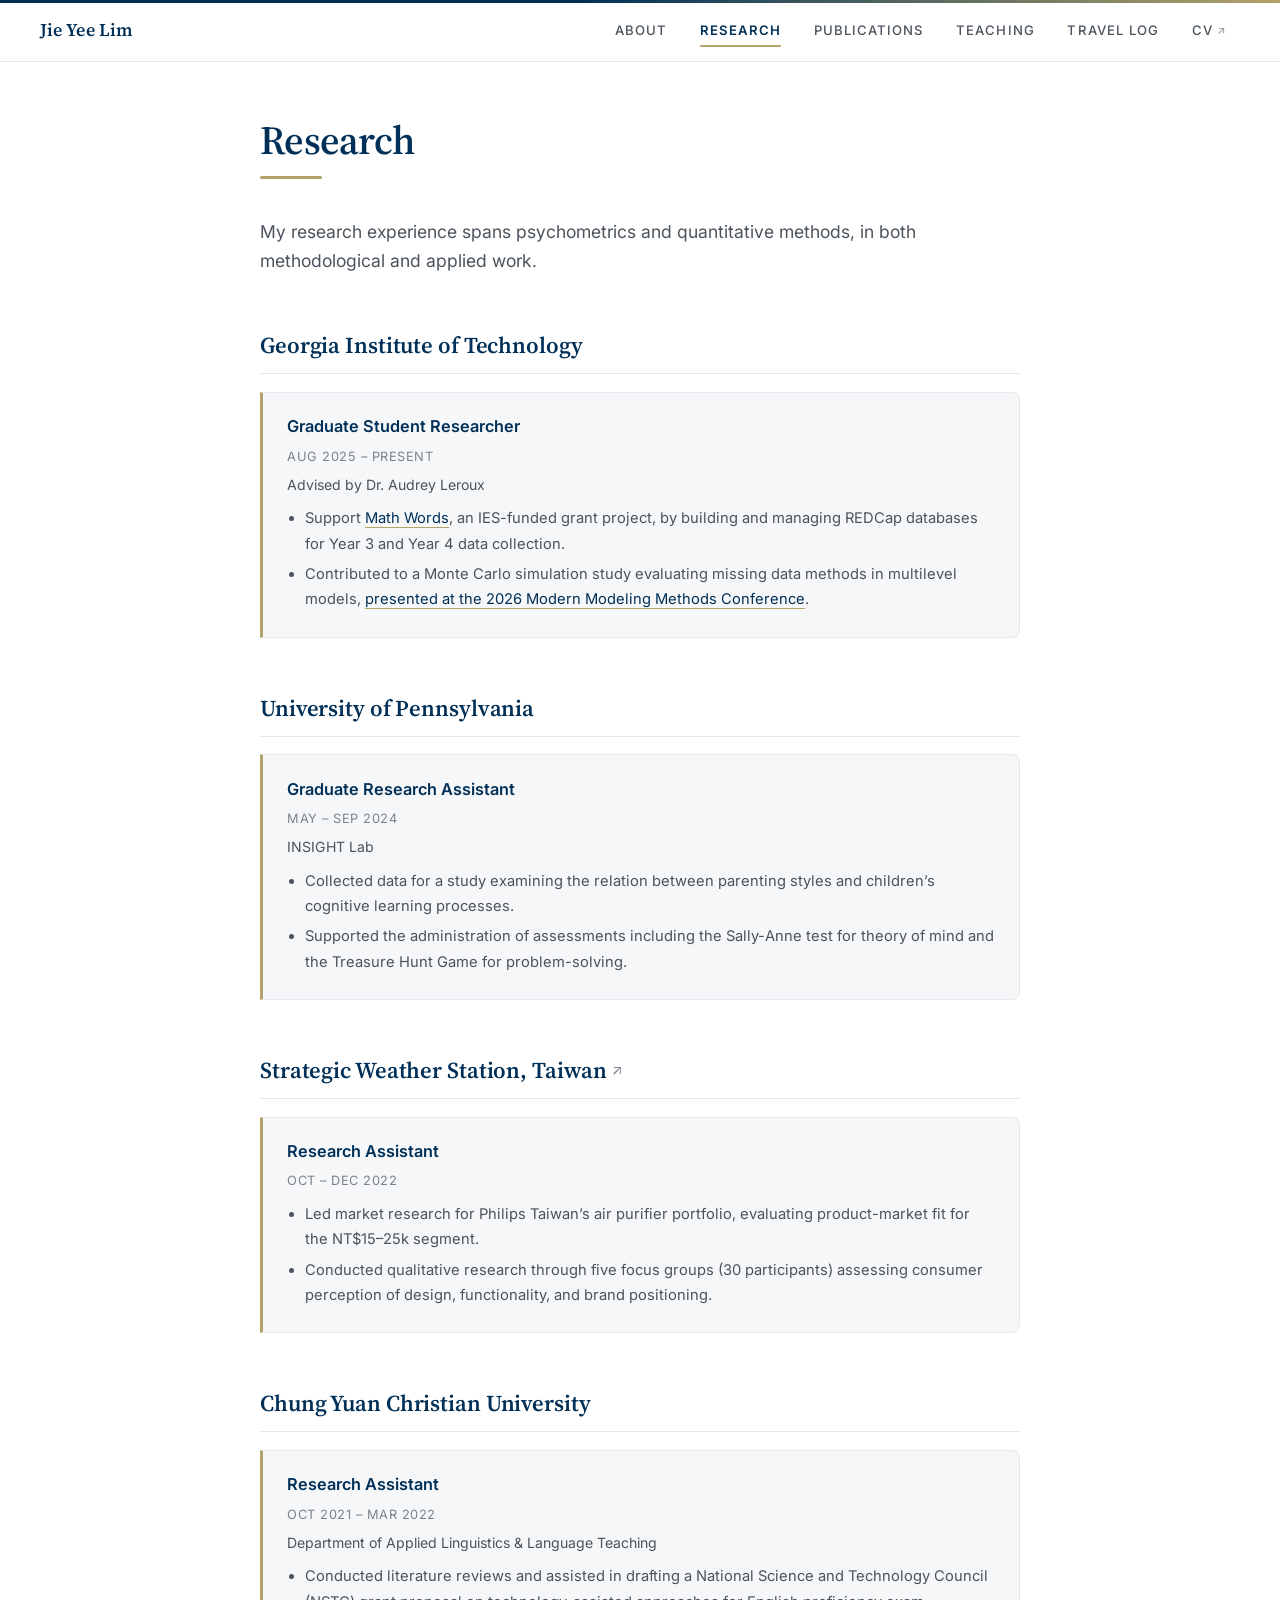
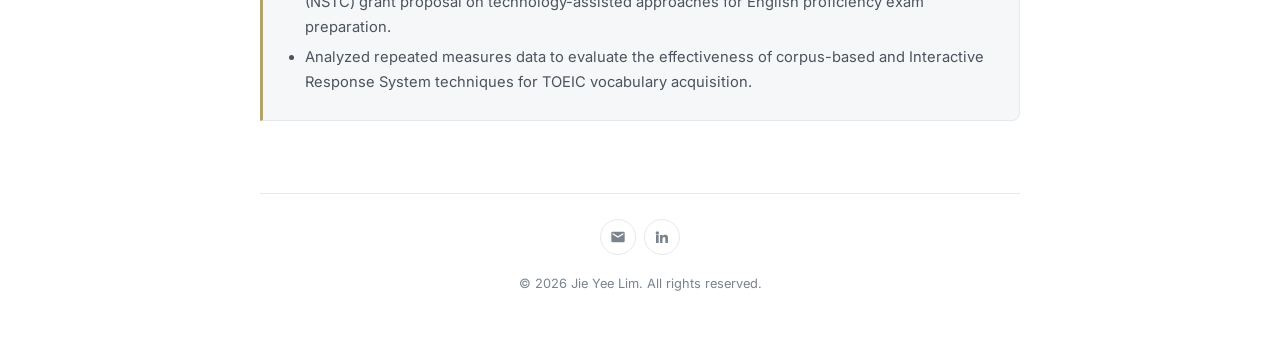
==== research.html @ 265fa1a0 "Personal academic website Static site for Jie Yee Lim, Quantitative Psychology PhD student at Georgi" ====
<!DOCTYPE html>
<html lang="en">
<head>
  <meta charset="UTF-8">
  <meta name="viewport" content="width=device-width, initial-scale=1.0">
  <title>Research | Jie Yee Lim</title>
  <meta name="description" content="Research experience of Jie Yee Lim, covering multilevel modeling, missing data methods, Monte Carlo simulation, and psychometrics at Georgia Tech and the University of Pennsylvania.">
  <link rel="preconnect" href="https://fonts.googleapis.com">
  <link rel="preconnect" href="https://fonts.gstatic.com" crossorigin>
  <link href="https://fonts.googleapis.com/css2?family=Inter:wght@400;500;600&family=Source+Serif+4:opsz,wght@8..60,400;8..60,600&display=swap" rel="stylesheet">
  <link rel="stylesheet" href="css/style.css">
</head>
<body>

  <a class="skip-link" href="#main">Skip to content</a>

  <header class="topbar">
    <a href="index.html" class="brand">Jie Yee Lim</a>
    <button class="nav-toggle" aria-label="Toggle navigation" aria-expanded="false" aria-controls="topnav">
      <svg viewBox="0 0 24 24" aria-hidden="true"><path d="M3 6h18v2H3zM3 11h18v2H3zM3 16h18v2H3z"/></svg>
    </button>
    <nav class="topnav" id="topnav">
      <a href="index.html">About</a>
      <a href="research.html" class="active">Research</a>
      <a href="publications.html">Publications</a>
      <a href="teaching.html">Teaching</a>
      <a href="travel-log.html">Travel Log</a>
      <a href="assets/cv/Curriculum%20Vitae_Jie%20Yee%20Lim_August%202026.pdf" target="_blank" rel="noopener">CV <span class="ext">&#8599;</span></a>
    </nav>
  </header>

  <main class="main" id="main">
    <div class="wrap">
      <h1>Research</h1>

      <p class="lead">
        My research experience spans psychometrics and quantitative methods, in both
        methodological and applied work.
      </p>

      <h2>Georgia Institute of Technology</h2>

      <div class="entry">
        <h3>Graduate Student Researcher</h3>
        <div class="meta">Aug 2025 &ndash; Present</div>
        <div class="program">Advised by Dr. Audrey Leroux</div>
        <ul>
          <li>Support <a href="https://ies.ed.gov/use-work/awards/math-words-vocabulary-support-students-experiencing-difficulty-mathematics" target="_blank" rel="noopener">Math Words</a>, an IES-funded grant project, by building and managing REDCap databases for Year 3 and Year 4 data collection.</li>
          <li>Contributed to a Monte Carlo simulation study evaluating missing data methods in multilevel models, <a href="publications.html">presented at the 2026 Modern Modeling Methods Conference</a>.</li>
        </ul>
      </div>

      <h2>University of Pennsylvania</h2>

      <div class="entry">
        <h3>Graduate Research Assistant</h3>
        <div class="meta">May &ndash; Sep 2024</div>
        <div class="program">INSIGHT Lab</div>
        <ul>
          <li>Collected data for a study examining the relation between parenting styles and children&rsquo;s cognitive learning processes.</li>
          <li>Supported the administration of assessments including the Sally-Anne test for theory of mind and the Treasure Hunt Game for problem-solving.</li>
        </ul>
      </div>

      <h2><a href="https://strategicweatherstation.com/" target="_blank" rel="noopener">Strategic Weather Station, Taiwan <span class="ext">&#8599;</span></a></h2>

      <div class="entry">
        <h3>Research Assistant</h3>
        <div class="meta">Oct &ndash; Dec 2022</div>
        <ul>
          <li>Led market research for Philips Taiwan&rsquo;s air purifier portfolio, evaluating product-market fit for the NT$15&ndash;25k segment.</li>
          <li>Conducted qualitative research through five focus groups (30 participants) assessing consumer perception of design, functionality, and brand positioning.</li>
        </ul>
      </div>

      <h2>Chung Yuan Christian University</h2>

      <div class="entry">
        <h3>Research Assistant</h3>
        <div class="meta">Oct 2021 &ndash; Mar 2022</div>
        <div class="program">Department of Applied Linguistics &amp; Language Teaching</div>
        <ul>
          <li>Conducted literature reviews and assisted in drafting a National Science and Technology Council (NSTC) grant proposal on technology-assisted approaches for English proficiency exam preparation.</li>
          <li>Analyzed repeated measures data to evaluate the effectiveness of corpus-based and Interactive Response System techniques for TOEIC vocabulary acquisition.</li>
        </ul>
      </div>

      <footer class="footer">
        <div class="footer-social">
          <a href="mailto:jieyee@gatech.edu" title="Email" aria-label="Email">
            <svg viewBox="0 0 24 24" aria-hidden="true"><path d="M20 4H4a2 2 0 0 0-2 2v12a2 2 0 0 0 2 2h16a2 2 0 0 0 2-2V6a2 2 0 0 0-2-2zm0 4.24-8 4.75-8-4.75V6l8 4.75L20 6z"/></svg>
          </a>
          <a href="https://linkedin.com/in/jieyeelim" target="_blank" rel="noopener" title="LinkedIn" aria-label="LinkedIn">
            <svg viewBox="0 0 24 24" aria-hidden="true"><path d="M4.98 3.5a2.5 2.5 0 1 1 0 5 2.5 2.5 0 0 1 0-5zM3 9h4v12H3zM9 9h3.8v1.65h.05c.53-.95 1.83-1.95 3.76-1.95C20.6 8.7 21 11.2 21 14.4V21h-4v-5.85c0-1.4-.03-3.2-2-3.2-2 0-2.3 1.53-2.3 3.1V21H9z"/></svg>
          </a>
        </div>
        &copy; 2026 Jie Yee Lim. All rights reserved.
      </footer>
    </div>
  </main>

  <script src="js/main.js"></script>
</body>
</html>
---- css/style.css ----
/* ============================================================
   Jie Yee Lim — Personal Site
   Top-nav layout · Georgia Tech navy (#003057) + gold (#b3a369)
   ============================================================ */

/* ---------- Reset ---------- */
*,
*::before,
*::after {
  margin: 0;
  padding: 0;
  box-sizing: border-box;
}

/* ---------- Design tokens ---------- */
:root {
  /* Brand */
  --navy: #003057;
  --navy-deep: #001f3a;
  --gold: #b3a369;
  --gold-soft: #cdc199;

  /* Text */
  --ink: #1b1f24;
  --ink-soft: #4b535c;
  --ink-mute: #7b838c;

  /* Surfaces */
  --bg: #ffffff;
  --bg-tint: #f6f7f9;
  --line: #e5e8ec;

  /* Layout */
  --measure: 760px;
  --topbar-h: 62px;

  /* Type */
  --serif: 'Source Serif 4', 'Iowan Old Style', Georgia, 'Times New Roman', serif;
  --sans: 'Inter', -apple-system, BlinkMacSystemFont, 'Segoe UI', Roboto, Helvetica, Arial, sans-serif;

  --ease: cubic-bezier(0.4, 0, 0.2, 1);
}

/* ---------- Base ---------- */
html {
  font-size: 16px;
  scroll-behavior: smooth;
  -webkit-text-size-adjust: 100%;
}

body {
  font-family: var(--sans);
  color: var(--ink);
  background: var(--bg);
  line-height: 1.72;
  -webkit-font-smoothing: antialiased;
  -moz-osx-font-smoothing: grayscale;
}

img {
  max-width: 100%;
  height: auto;
  display: block;
}

a {
  color: var(--navy);
  text-decoration: none;
  transition: color 0.18s var(--ease);
}

/* Body-copy links: gold underline that thickens on hover */
.wrap p a,
.wrap li a {
  background-image: linear-gradient(var(--gold), var(--gold));
  background-size: 100% 1px;
  background-position: 0 100%;
  background-repeat: no-repeat;
  padding-bottom: 1px;
  transition: background-size 0.22s var(--ease), color 0.18s var(--ease);
}

.wrap p a:hover,
.wrap li a:hover {
  color: var(--navy-deep);
  background-size: 100% 2px;
}

::selection {
  background: var(--gold-soft);
  color: var(--navy-deep);
}

:focus-visible {
  outline: 2px solid var(--gold);
  outline-offset: 3px;
  border-radius: 2px;
}

.skip-link {
  position: absolute;
  left: -9999px;
  top: 0;
  z-index: 300;
  background: var(--navy);
  color: #fff;
  padding: 0.7rem 1.2rem;
  border-radius: 0 0 6px 0;
  font-size: 0.9rem;
}

.skip-link:focus {
  left: 0;
  color: #fff;
}

/* ============================================================
   Top bar
   ============================================================ */
.topbar {
  position: sticky;
  top: 0;
  z-index: 100;
  display: flex;
  align-items: center;
  justify-content: space-between;
  gap: 1.5rem;
  min-height: var(--topbar-h);
  padding: 0 2.5rem;
  background: rgba(255, 255, 255, 0.88);
  backdrop-filter: saturate(180%) blur(12px);
  -webkit-backdrop-filter: saturate(180%) blur(12px);
  border-bottom: 1px solid var(--line);
}

/* Thin navy→gold accent strip along the very top of the page */
.topbar::before {
  content: '';
  position: absolute;
  top: 0;
  left: 0;
  right: 0;
  height: 3px;
  background: linear-gradient(90deg, var(--navy) 0%, var(--navy) 45%, var(--gold) 100%);
}

/* --- Wordmark: sits at the top-left --- */
.brand {
  font-family: var(--serif);
  font-size: 1.12rem;
  font-weight: 600;
  letter-spacing: 0.005em;
  color: var(--navy);
  white-space: nowrap;
  flex-shrink: 0;
  transition: color 0.2s var(--ease);
}

.brand:hover {
  color: var(--gold);
}

/* --- Nav: sits at the top-right --- */
.topnav {
  display: flex;
  align-items: center;
  gap: 0.35rem;
  flex-wrap: wrap;
  justify-content: flex-end;
}

.topnav a {
  position: relative;
  display: inline-flex;
  align-items: center;
  gap: 0.28rem;
  padding: 0.45rem 0.85rem;
  border-radius: 5px;
  font-size: 0.82rem;
  font-weight: 500;
  letter-spacing: 0.08em;
  text-transform: uppercase;
  color: var(--ink-soft);
  transition: color 0.2s var(--ease), background 0.2s var(--ease);
}

/* Gold underline that grows from the centre */
.topnav a::after {
  content: '';
  position: absolute;
  left: 0.85rem;
  right: 0.85rem;
  bottom: 0.15rem;
  height: 2px;
  border-radius: 2px;
  background: var(--gold);
  transform: scaleX(0);
  transition: transform 0.24s var(--ease);
}

.topnav a:hover {
  color: var(--navy);
  background: var(--bg-tint);
}

.topnav a:hover::after {
  transform: scaleX(1);
}

.topnav a.active {
  color: var(--navy);
  font-weight: 600;
}

.topnav a.active::after {
  transform: scaleX(1);
}

/* Outbound arrow on the CV link */
.topnav a .ext {
  font-size: 0.68rem;
  opacity: 0.55;
}

/* --- Hamburger (narrow screens only) --- */
.nav-toggle {
  display: none;
  place-items: center;
  width: 40px;
  height: 40px;
  flex-shrink: 0;
  border: 1px solid var(--line);
  border-radius: 8px;
  background: #fff;
  color: var(--navy);
  cursor: pointer;
  transition: border-color 0.2s var(--ease), background 0.2s var(--ease);
}

.nav-toggle:hover {
  border-color: var(--gold);
  background: var(--bg-tint);
}

.nav-toggle svg {
  width: 18px;
  height: 18px;
  fill: currentColor;
}

/* ============================================================
   Main content
   ============================================================ */
.main {
  padding: 3.5rem 2.5rem 3rem;
  min-height: calc(100vh - var(--topbar-h));
}

.wrap {
  max-width: var(--measure);
  margin: 0 auto;
}

/* --- Intro / hero (About page) --- */
.intro {
  display: grid;
  grid-template-columns: 172px 1fr;
  gap: 2.4rem;
  align-items: center;
  margin-bottom: 3rem;
}

.intro-photo {
  width: 172px;
  height: 172px;
  border-radius: 50%;
  object-fit: cover;
  background: var(--bg-tint);
  outline: 1.5px solid var(--gold);
  outline-offset: 7px;
  box-shadow: 0 8px 28px rgba(0, 48, 87, 0.16);
}

.intro h1 {
  padding-bottom: 0;
  margin-bottom: 0.45rem;
}

/* The hero heading uses the photo as its anchor, not a rule */
.intro h1::after {
  content: none;
}

.intro-role {
  font-size: 0.95rem;
  line-height: 1.55;
  color: var(--ink-mute);
  margin-bottom: 0.9rem;
}

.intro-meta {
  display: flex;
  flex-wrap: wrap;
  gap: 0.5rem 1.2rem;
  font-size: 0.88rem;
}

/* --- Headings --- */
.main h1 {
  font-family: var(--serif);
  font-size: 2.5rem;
  font-weight: 600;
  line-height: 1.12;
  letter-spacing: -0.018em;
  color: var(--navy);
  margin-bottom: 2.4rem;
  position: relative;
  padding-bottom: 1rem;
}

.main h1::after {
  content: '';
  position: absolute;
  left: 0;
  bottom: 0;
  width: 62px;
  height: 3px;
  background: var(--gold);
  border-radius: 2px;
}

.main h2 {
  font-family: var(--serif);
  font-size: 1.42rem;
  font-weight: 600;
  letter-spacing: -0.005em;
  color: var(--navy);
  margin-top: 3.2rem;
  margin-bottom: 1.1rem;
  padding-bottom: 0.5rem;
  border-bottom: 1px solid var(--line);
}

/* Section headings that link out (e.g. an employer's site) keep the heading
   colour rather than the default link colour, and shift to gold on hover. */
.main h2 a {
  color: inherit;
}

.main h2 a:hover {
  color: var(--gold);
}

.main h2 .ext {
  font-size: 0.68em;
  color: var(--ink-mute);
  vertical-align: 0.2em;
}

.main h3 {
  font-family: var(--sans);
  font-size: 1.02rem;
  font-weight: 600;
  color: var(--ink);
  margin-bottom: 0.35rem;
}

.main p {
  margin-bottom: 1.15rem;
  color: var(--ink-soft);
}

.main p:last-child {
  margin-bottom: 0;
}

/* Lead paragraph */
.lead {
  font-size: 1.1rem;
  line-height: 1.65;
  color: var(--ink);
}

/* --- Research interest tags --- */
.research-interests {
  display: flex;
  flex-wrap: wrap;
  gap: 0.5rem;
}

.research-interests .tag {
  background: var(--bg-tint);
  border: 1px solid var(--line);
  padding: 0.34rem 0.9rem;
  border-radius: 100px;
  font-size: 0.85rem;
  color: var(--ink-soft);
  transition: border-color 0.2s var(--ease), color 0.2s var(--ease),
    background 0.2s var(--ease);
}

.research-interests .tag:hover {
  border-color: var(--gold);
  background: #fff;
  color: var(--navy);
}

/* --- Publications --- */
.pub-list {
  list-style: none;
}

.pub-list li {
  position: relative;
  padding: 1.1rem 0 1.1rem 1.3rem;
  border-bottom: 1px solid var(--line);
  font-size: 0.94rem;
  line-height: 1.68;
  color: var(--ink-soft);
}

.pub-list li::before {
  content: '';
  position: absolute;
  left: 0;
  top: 1.75rem;
  width: 6px;
  height: 6px;
  border-radius: 50%;
  background: var(--gold);
}

.pub-list li:last-child {
  border-bottom: none;
}

.pub-list strong {
  color: var(--ink);
  font-weight: 600;
}

.pub-list .pub-title {
  font-style: italic;
}

.pub-list .pub-venue {
  color: var(--ink-mute);
}

.pub-list a {
  font-size: 0.82rem;
  font-weight: 500;
  white-space: nowrap;
}

/* ============================================================
   Entry cards — shared by the Research and Teaching pages
   ============================================================ */
.entry {
  margin-bottom: 1rem;
  padding: 1.2rem 1.5rem;
  background: var(--bg-tint);
  border: 1px solid var(--line);
  border-left: 3px solid var(--gold);
  border-radius: 0 8px 8px 0;
  transition: transform 0.2s var(--ease), box-shadow 0.2s var(--ease),
    background 0.2s var(--ease);
}

.entry:hover {
  background: #fff;
  transform: translateX(3px);
  box-shadow: 0 3px 16px rgba(0, 48, 87, 0.08);
}

.entry h3 {
  color: var(--navy);
  margin-top: 0;
}

.entry .meta {
  font-size: 0.8rem;
  letter-spacing: 0.04em;
  text-transform: uppercase;
  color: var(--ink-mute);
  margin-bottom: 0;
}

/* Programme an entry belongs to, when the course title alone is ambiguous.
   Sentence case on purpose — uppercase wraps to three ugly lines on phones. */
.entry .program {
  margin-top: 0.3rem;
  font-size: 0.88rem;
  color: var(--ink-soft);
}

.entry p {
  margin-top: 0.7rem;
  margin-bottom: 0;
  font-size: 0.92rem;
}

.entry ul {
  margin-left: 1.1rem;
  margin-top: 0.6rem;
}

.entry li {
  margin-bottom: 0.3rem;
  font-size: 0.92rem;
  color: var(--ink-soft);
}

/* ============================================================
   Beyond Research / travel page
   ============================================================ */
.misc-section {
  margin-bottom: 1rem;
}

.misc-section ul {
  margin-left: 1.1rem;
  color: var(--ink-soft);
}

.misc-section li {
  margin-bottom: 0.45rem;
  padding-left: 0.3rem;
}

.misc-section li::marker {
  color: var(--gold);
}

/* --- Travel stat strip --- */
.travel-stats {
  display: flex;
  flex-wrap: wrap;
  gap: 0.9rem;
  margin: 1.8rem 0 2.6rem;
}

.travel-stats .stat {
  flex: 1 1 150px;
  padding: 1.15rem 1rem;
  background: var(--bg-tint);
  border: 1px solid var(--line);
  border-top: 2px solid var(--gold);
  border-radius: 0 0 10px 10px;
  text-align: center;
}

.travel-stats .num {
  display: block;
  font-family: var(--serif);
  font-size: 1.95rem;
  font-weight: 600;
  line-height: 1.05;
  color: var(--navy);
}

.travel-stats .lbl {
  display: block;
  margin-top: 0.3rem;
  font-size: 0.74rem;
  letter-spacing: 0.06em;
  text-transform: uppercase;
  color: var(--ink-mute);
}

.photo-grid {
  display: grid;
  grid-template-columns: repeat(auto-fill, minmax(230px, 1fr));
  gap: 1.1rem;
  margin-top: 1.2rem;
  /* Cards size to their own photo instead of stretching to the tallest in the
     row, so portrait shots stay portrait. Rows end up ragged; that is the
     trade for not cropping. */
  align-items: start;
}

.photo-card {
  border-radius: 10px;
  overflow: hidden;
  border: 1px solid var(--line);
  background: #fff;
  transition: transform 0.25s var(--ease), box-shadow 0.25s var(--ease);
}

.photo-card:hover {
  transform: translateY(-4px);
  box-shadow: 0 10px 28px rgba(0, 48, 87, 0.14);
}

/* Natural aspect ratio — no fixed height, no cropping. */
.photo-card img {
  width: 100%;
  height: auto;
}

/* Caption: "City, Country" over the date. Stacked rather than side by side —
   "Luxembourg City, Luxembourg" plus a date will not fit one 240px line. */
.photo-card .caption {
  display: flex;
  flex-direction: column;
  gap: 0.1rem;
  padding: 0.7rem 0.9rem;
  border-top: 1px solid var(--line);
}

.photo-card .place {
  font-size: 0.85rem;
  font-weight: 600;
  line-height: 1.35;
  color: var(--ink);
}

.photo-card .date {
  font-size: 0.73rem;
  letter-spacing: 0.04em;
  text-transform: uppercase;
  color: var(--ink-mute);
}

.photo-empty {
  grid-column: 1 / -1;
  padding: 2.6rem 1.5rem;
  text-align: center;
  border: 1px dashed var(--line);
  border-radius: 10px;
  background: var(--bg-tint);
  color: var(--ink-mute);
  font-size: 0.92rem;
}

.photo-empty code {
  font-size: 0.85em;
  background: #fff;
  border: 1px solid var(--line);
  border-radius: 4px;
  padding: 0.1rem 0.4rem;
}

/* ============================================================
   Contact
   ============================================================ */
.contact-list {
  list-style: none;
}

.contact-list li {
  display: flex;
  gap: 0.7rem;
  align-items: baseline;
  padding: 0.4rem 0;
  font-size: 0.95rem;
  color: var(--ink-soft);
}

.contact-list .label {
  min-width: 84px;
  font-size: 0.78rem;
  letter-spacing: 0.05em;
  text-transform: uppercase;
  color: var(--ink-mute);
  flex-shrink: 0;
}

/* ============================================================
   CV button
   ============================================================ */
.cv-button {
  display: inline-block;
  background: var(--navy);
  color: #fff;
  padding: 0.65rem 1.6rem;
  border-radius: 6px;
  font-size: 0.9rem;
  letter-spacing: 0.02em;
  transition: background 0.2s var(--ease), transform 0.2s var(--ease);
}

.cv-button:hover {
  background: var(--navy-deep);
  color: #fff;
  transform: translateY(-2px);
}

/* ============================================================
   Footer
   ============================================================ */
.footer {
  margin-top: 4.5rem;
  padding-top: 1.6rem;
  border-top: 1px solid var(--line);
  font-size: 0.8rem;
  color: var(--ink-mute);
  text-align: center;
}

/* Social icons live here now that the top bar is nav-only */
.footer-social {
  display: flex;
  justify-content: center;
  gap: 0.5rem;
  margin-bottom: 1.1rem;
}

.footer-social a {
  display: grid;
  place-items: center;
  width: 36px;
  height: 36px;
  border-radius: 50%;
  border: 1px solid var(--line);
  color: var(--ink-mute);
  transition: color 0.2s var(--ease), border-color 0.2s var(--ease),
    background 0.2s var(--ease), transform 0.2s var(--ease);
}

.footer-social a:hover {
  color: var(--navy-deep);
  background: var(--gold);
  border-color: var(--gold);
  transform: translateY(-2px);
}

.footer-social svg {
  width: 16px;
  height: 16px;
  fill: currentColor;
}

/* ============================================================
   Responsive
   ============================================================ */
@media (max-width: 900px) {
  .topbar {
    padding: 0 1.5rem;
  }

  .main {
    padding: 3rem 1.5rem 2.5rem;
  }

  /* Five nav items, two with long labels — tighten before they collide */
  .brand {
    font-size: 1rem;
  }

  .topnav {
    gap: 0.1rem;
  }

  .topnav a {
    padding: 0.4rem 0.5rem;
    font-size: 0.74rem;
    letter-spacing: 0.04em;
  }
}

/* Stack the hero before the text column gets squeezed */
@media (max-width: 720px) {
  .intro {
    grid-template-columns: 1fr;
    gap: 1.4rem;
    text-align: center;
    margin-bottom: 2.5rem;
  }

  .intro-photo {
    margin: 0 auto;
    width: 148px;
    height: 148px;
  }

  .intro-meta {
    justify-content: center;
  }
}

/* Below this width the six nav items cannot share a row with the wordmark,
   so the nav collapses into a dropdown panel under the bar. Measured minimum for
   the current labels is ~637px; 660 leaves a safety margin. Nav label length is
   what drives this — re-measure after any rename.
   Keep in sync with BREAKPOINT in js/main.js. */
@media (max-width: 660px) {
  .nav-toggle {
    display: grid;
  }

  .topnav {
    display: none;
    position: absolute;
    top: 100%;
    left: 0;
    right: 0;
    flex-direction: column;
    align-items: stretch;
    gap: 0;
    padding: 0.5rem 1.1rem 0.9rem;
    background: #fff;
    border-bottom: 1px solid var(--line);
    box-shadow: 0 14px 28px rgba(0, 48, 87, 0.12);
  }

  .topnav.open {
    display: flex;
  }

  .topnav a {
    padding: 0.75rem 0.7rem;
    font-size: 0.8rem;
    border-radius: 6px;
  }

  /* The sliding underline doesn't read well on stacked links */
  .topnav a::after {
    content: none;
  }

  .topnav a.active {
    background: var(--bg-tint);
    border-left: 3px solid var(--gold);
  }

  .topnav a .ext {
    margin-left: auto;
  }
}

@media (max-width: 560px) {
  .topbar {
    padding: 0 1.1rem;
    gap: 0.5rem;
  }

  .main {
    padding: 2.5rem 1.2rem 2.5rem;
  }

  .main h1 {
    font-size: 1.95rem;
    margin-bottom: 1.8rem;
  }

  .main h2 {
    font-size: 1.25rem;
    margin-top: 2.5rem;
  }

  .lead {
    font-size: 1.02rem;
  }

  .contact-list li {
    flex-direction: column;
    gap: 0.1rem;
    padding: 0.5rem 0;
  }
}

/* Smallest phones still in use (iPhone SE, 320px) */
@media (max-width: 360px) {
  .topbar {
    padding: 0 0.85rem;
  }

  .topnav {
    padding-left: 0.85rem;
    padding-right: 0.85rem;
  }
}

/* ============================================================
   Accessibility & print
   ============================================================ */
@media (prefers-reduced-motion: reduce) {
  html {
    scroll-behavior: auto;
  }

  *,
  *::before,
  *::after {
    animation-duration: 0.01ms !important;
    transition-duration: 0.01ms !important;
  }
}

@media print {
  .topbar {
    display: none !important;
  }

  .main {
    padding: 0;
  }

  body {
    color: #000;
  }
}
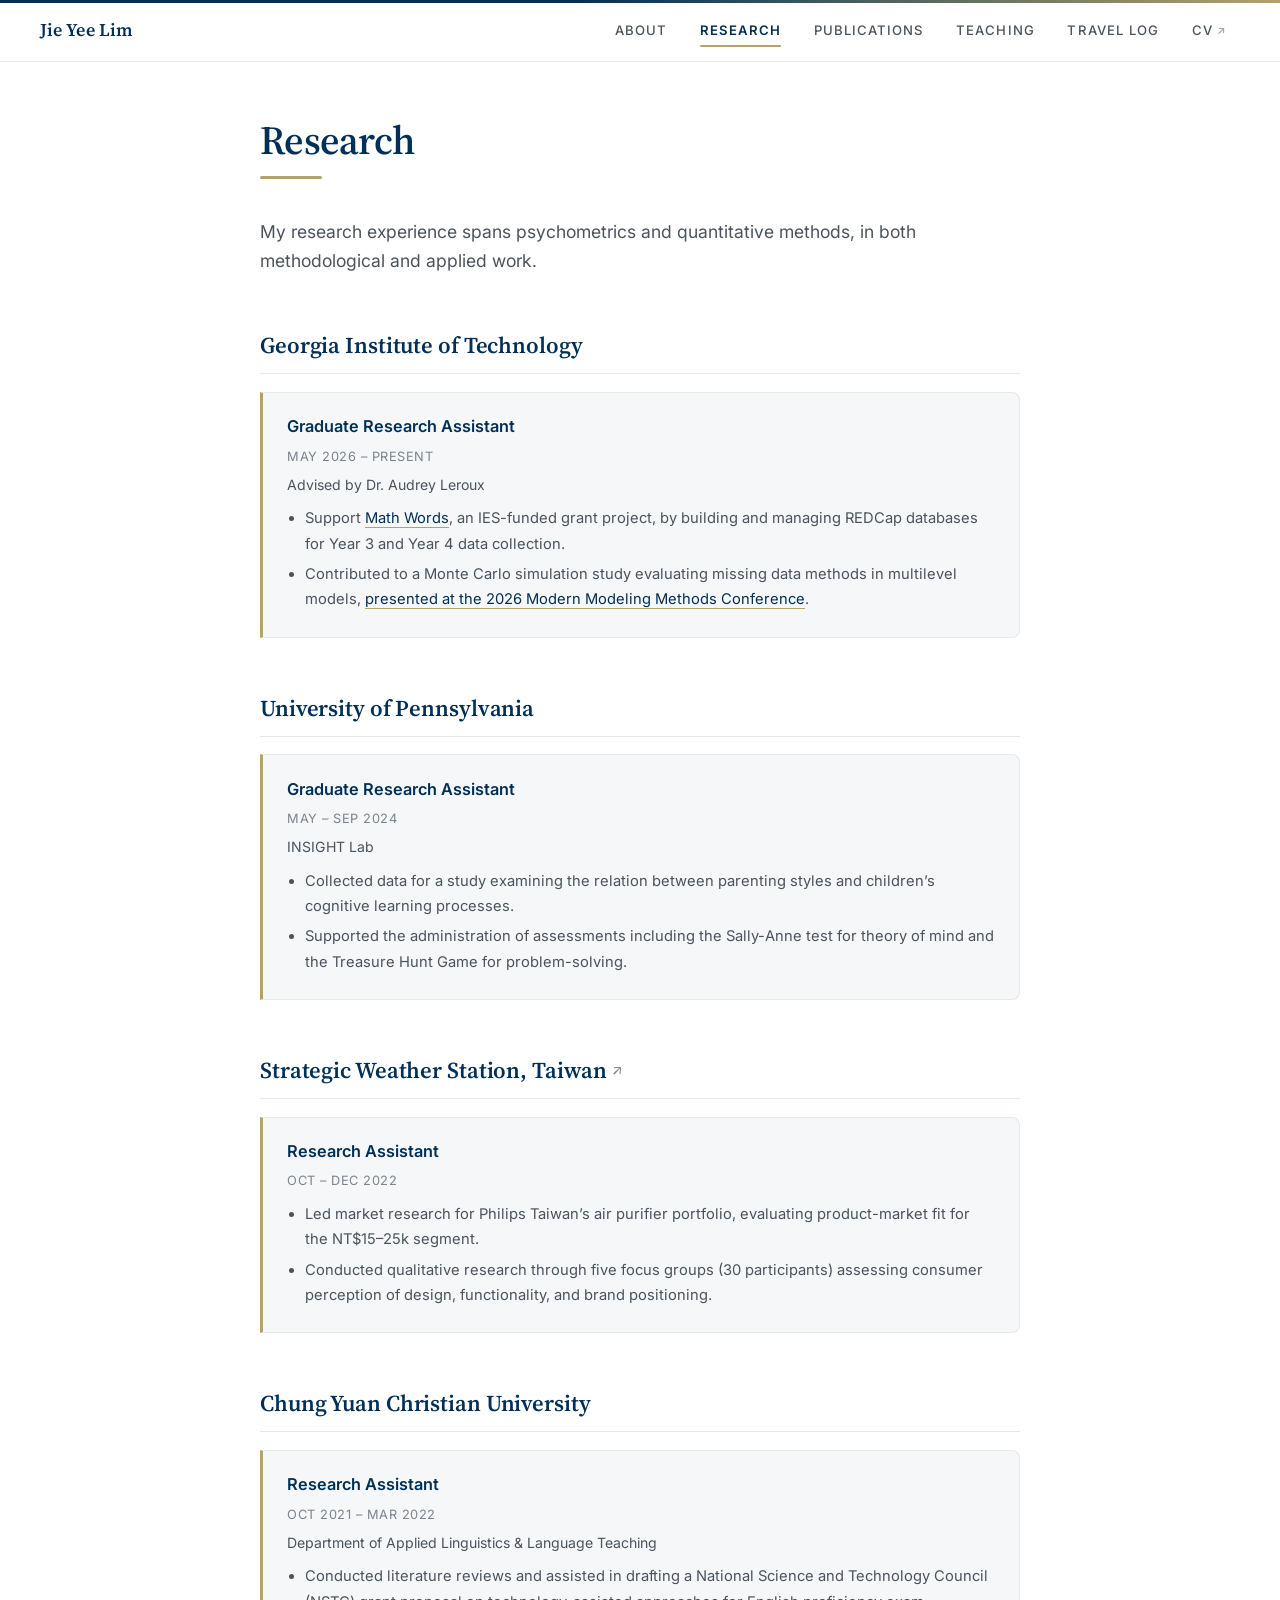
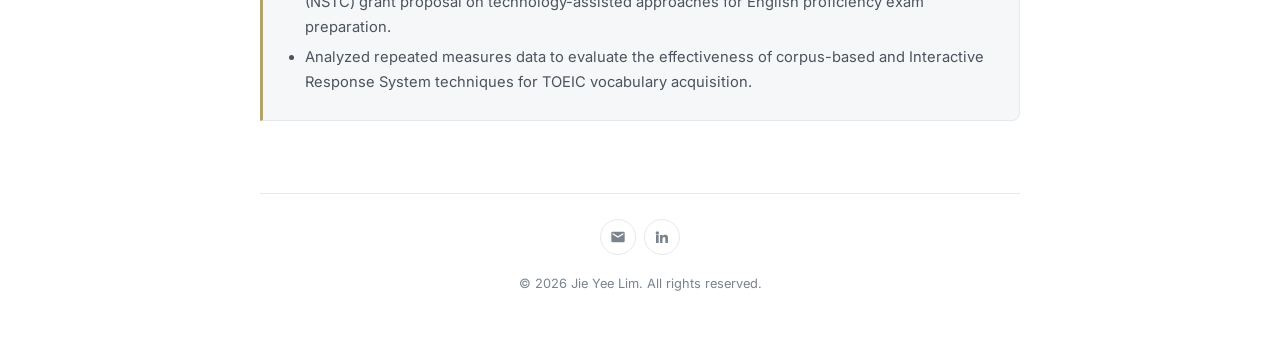
==== commit e7f70f41: "Update research.html" ====
--- a/research.html
+++ b/research.html
@@ -41,8 +41,8 @@
       <h2>Georgia Institute of Technology</h2>
 
       <div class="entry">
-        <h3>Graduate Student Researcher</h3>
-        <div class="meta">Aug 2025 &ndash; Present</div>
+        <h3>Graduate Research Assistant</h3>
+        <div class="meta">May 2026 &ndash; Present</div>
         <div class="program">Advised by Dr. Audrey Leroux</div>
         <ul>
           <li>Support <a href="https://ies.ed.gov/use-work/awards/math-words-vocabulary-support-students-experiencing-difficulty-mathematics" target="_blank" rel="noopener">Math Words</a>, an IES-funded grant project, by building and managing REDCap databases for Year 3 and Year 4 data collection.</li>
